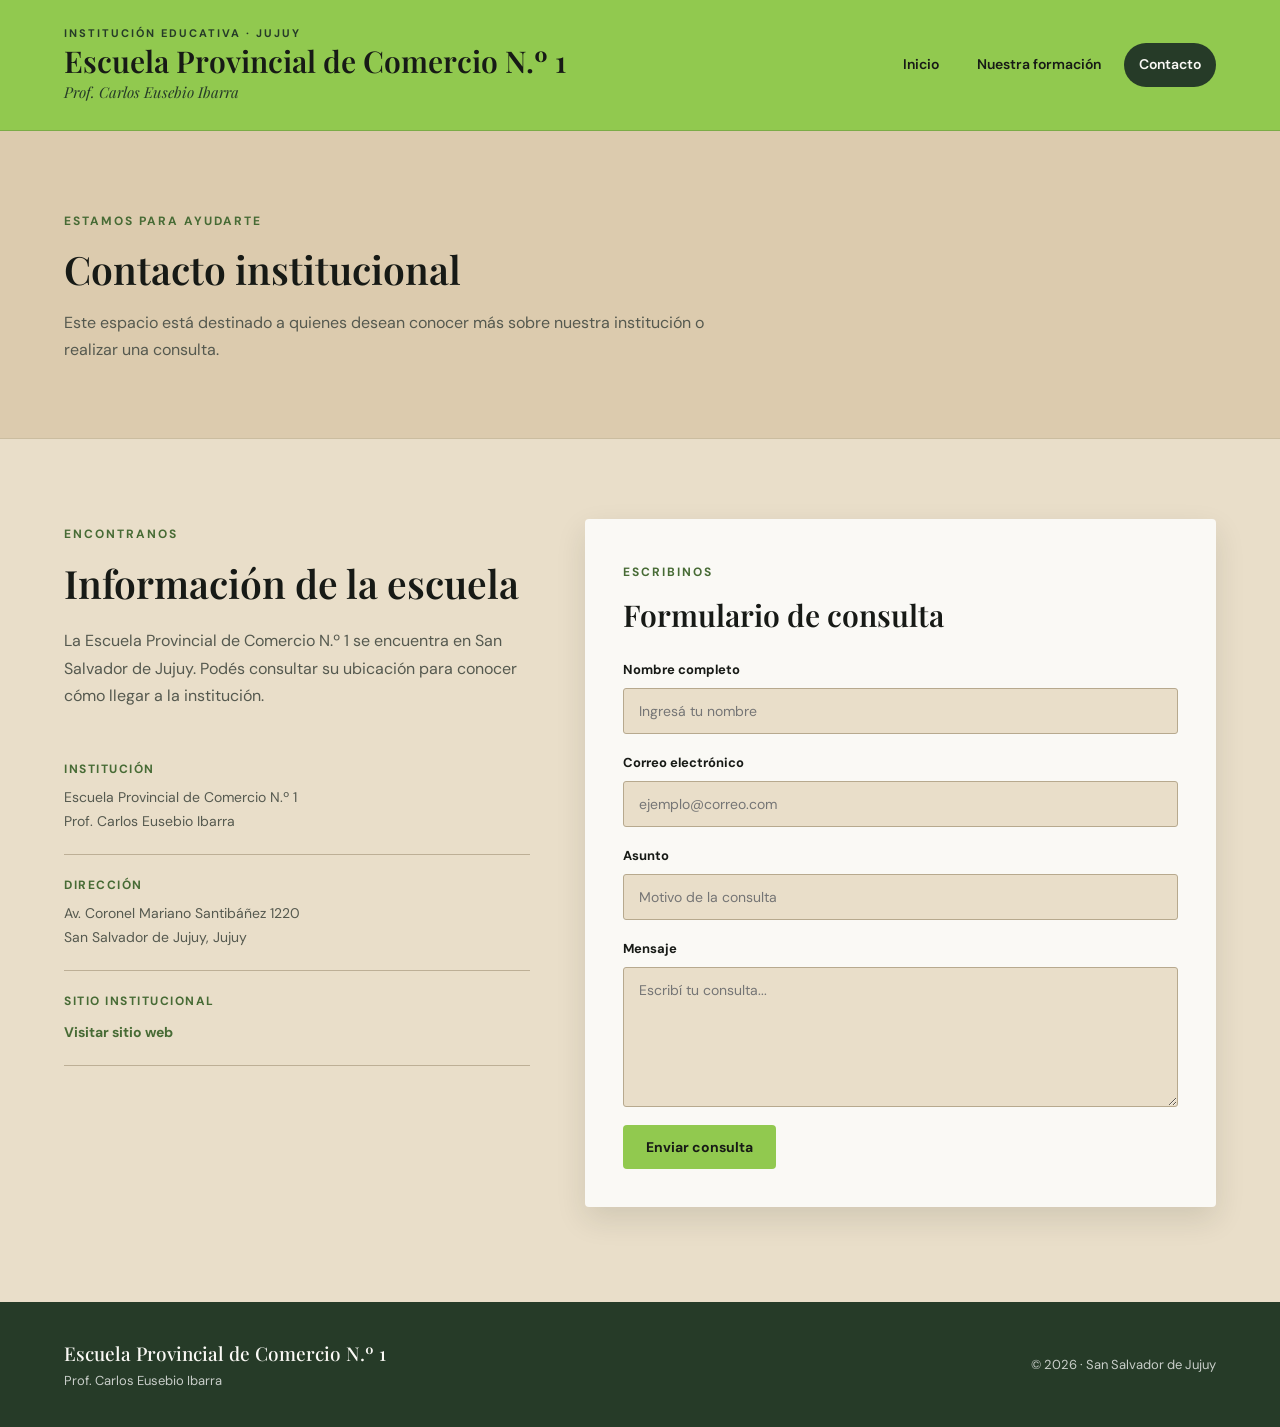
==== contacto.html @ ba9bcaf8 "Trabajo Practico N6" ====
<!DOCTYPE html>
<html lang="es">

<head>
    <meta charset="UTF-8">
    <meta name="viewport" content="width=device-width, initial-scale=1.0">
    <title>Contacto | Escuela Provincial de Comercio N.º 1</title>
    <link rel="stylesheet" href="css/estilos.css">
</head>

<body>

    <header class="encabezado">
        <div class="contenedor encabezado-contenido">
            <a href="index.html" class="marca">
                <span class="marca-superior">Institución educativa · Jujuy</span>
                <h1>Escuela Provincial de Comercio N.º 1</h1>
                <span class="marca-institucional">Prof. Carlos Eusebio Ibarra</span>
            </a>

            <nav class="navegacion">
                <button id="menuBtn" type="button" aria-expanded="false"
                    aria-controls="menu">Menú</button>

                <ul id="menu">
                    <li><a href="index.html">Inicio</a></li>
                    <li><a href="cursos.html">Nuestra formación</a></li>
                    <li><a href="contacto.html" class="actual">Contacto</a></li>
                </ul>
            </nav>
        </div>
    </header>

    <main>

        <section class="encabezado-pagina">
            <div class="contenedor">
                <span class="subtitulo">Estamos para ayudarte</span>
                <h2>Contacto institucional</h2>
                <p>
                    Este espacio está destinado a quienes desean
                    conocer más sobre nuestra institución o realizar
                    una consulta.
                </p>
            </div>
        </section>

        <section class="contenedor contacto-contenido">

            <div class="contacto-informacion">
                <span class="subtitulo">Encontranos</span>
                <h2>Información de la escuela</h2>

                <p>
                    La Escuela Provincial de Comercio N.º 1
                    se encuentra en San Salvador de Jujuy.
                    Podés consultar su ubicación para conocer
                    cómo llegar a la institución.
                </p>

                <div class="dato-contacto">
                    <span class="dato-etiqueta">Institución</span>
                    <p>Escuela Provincial de Comercio N.º 1</p>
                    <p>Prof. Carlos Eusebio Ibarra</p>
                </div>

                <div class="dato-contacto">
                    <span class="dato-etiqueta">Dirección</span>
                    <p>Av. Coronel Mariano Santibáñez 1220</p>
                    <p>San Salvador de Jujuy, Jujuy</p>
                </div>

                <div class="dato-contacto">
                    <span class="dato-etiqueta">Sitio institucional</span>
                    <a href="https://www.epc1-jujuy.edu.ar/" target="_blank"
                        rel="noopener noreferrer">Visitar sitio web</a>
                </div>
            </div>

            <div class="contacto-formulario">
                <span class="subtitulo">Escribinos</span>
                <h2>Formulario de consulta</h2>

                <form id="formularioContacto" action="#" method="post">

                    <div class="campo-formulario">
                        <label for="nombre">Nombre completo</label>
                        <input type="text" id="nombre" name="nombre"
                            placeholder="Ingresá tu nombre" required>
                    </div>

                    <div class="campo-formulario">
                        <label for="correo">Correo electrónico</label>
                        <input type="email" id="correo" name="correo"
                            placeholder="ejemplo@correo.com" required>
                    </div>

                    <div class="campo-formulario">
                        <label for="asunto">Asunto</label>
                        <input type="text" id="asunto" name="asunto"
                            placeholder="Motivo de la consulta" required>
                    </div>

                    <div class="campo-formulario">
                        <label for="mensaje">Mensaje</label>
                        <textarea id="mensaje" name="mensaje"
                            placeholder="Escribí tu consulta..." required></textarea>
                    </div>

                    <button type="submit" class="boton-principal">
                        Enviar consulta
                    </button>

                </form>
            </div>

        </section>

    </main>

    <footer class="pie">
        <div class="contenedor pie-contenido">
            <div>
                <h2>Escuela Provincial de Comercio N.º 1</h2>
                <p>Prof. Carlos Eusebio Ibarra</p>
            </div>
            <p class="pie-derechos">&copy; 2026 · San Salvador de Jujuy</p>
        </div>
    </footer>

    <script src="js/script.js"></script>

</body>
</html>
---- css/estilos.css ----
@import url('https://fonts.googleapis.com/css2?family=DM+Sans:wght@400;500;600;700&family=Playfair+Display:ital,wght@0,500;0,600;0,700;1,500;1,600&display=swap');

:root {
    --verde: #91C94F;
    --verde-oscuro: #476B35;
    --verde-profundo: #263B28;
    --beige: #DCCBAE;
    --beige-claro: #E9DEC9;
    --blanco: #FAF9F5;
    --negro: #171A16;
    --gris: #55594F;
    --rojo: #A9473E;
    --sombra: 0 12px 30px rgba(30, 39, 27, 0.12);
}

* {
    margin: 0;
    padding: 0;
    box-sizing: border-box;
}

html {
    scroll-behavior: smooth;
}

body {
    font-family: 'DM Sans', Arial, sans-serif;
    background-color: var(--beige-claro);
    color: var(--negro);
    line-height: 1.7;
}

a {
    color: inherit;
}

.contenedor {
    width: min(1160px, 90%);
    margin: 0 auto;
}

/* ENCABEZADO */

.encabezado {
    background-color: var(--verde);
    padding: 24px 0;
    border-bottom: 1px solid rgba(38, 59, 40, 0.2);
}

.encabezado-contenido {
    display: flex;
    align-items: center;
    justify-content: space-between;
    gap: 30px;
}

.marca {
    text-decoration: none;
    color: var(--negro);
}

.marca-superior {
    display: block;
    font-size: 11px;
    font-weight: 700;
    letter-spacing: 2px;
    text-transform: uppercase;
    color: var(--verde-profundo);
}

.marca h1 {
    font-family: 'Playfair Display', Georgia, serif;
    font-size: clamp(21px, 3vw, 30px);
    line-height: 1.25;
    font-weight: 600;
}

.marca-institucional {
    display: block;
    font-family: 'Playfair Display', Georgia, serif;
    font-style: italic;
    font-size: 15px;
    color: var(--verde-profundo);
}

/* NAVEGACIÓN */

.navegacion {
    display: flex;
    align-items: center;
}

.navegacion button {
    display: none;
}

.navegacion ul {
    display: flex;
    align-items: center;
    gap: 8px;
    list-style: none;
}

.navegacion a {
    display: block;
    padding: 10px 15px;
    border-radius: 30px;
    text-decoration: none;
    font-size: 14px;
    font-weight: 600;
    transition: 0.25s ease;
    color: var(--negro);
}

.navegacion a:hover,
.navegacion a.actual {
    background-color: var(--verde-profundo);
    color: var(--blanco);
}

/* PORTADA PRINCIPAL */

.portada {
    min-height: 490px;
    background: linear-gradient(135deg, #476B35, #263B28);
    color: var(--blanco);
    display: grid;
    grid-template-columns: 1.1fr 0.9fr;
    align-items: center;
    gap: 35px;
    padding: 65px max(5%, calc((100% - 1160px) / 2));
    position: relative;
    overflow: hidden;
}

.portada::after {
    content: "";
    position: absolute;
    width: 360px;
    height: 360px;
    border: 1px solid rgba(255, 255, 255, 0.12);
    border-radius: 50%;
    right: 8%;
    top: 50%;
    transform: translateY(-50%);
    box-shadow:
        0 0 0 35px rgba(255, 255, 255, 0.035),
        0 0 0 70px rgba(255, 255, 255, 0.025);
    pointer-events: none;
}

.portada-contenido {
    max-width: 600px;
    position: relative;
    z-index: 1;
}

.etiqueta,
.subtitulo {
    display: inline-block;
    margin-bottom: 14px;
    color: var(--verde-oscuro);
    font-size: 12px;
    font-weight: 700;
    letter-spacing: 2px;
    text-transform: uppercase;
}

.portada .etiqueta {
    color: #D6E8C2;
}

.portada h2 {
    max-width: 620px;
    font-family: 'Playfair Display', Georgia, serif;
    font-size: clamp(38px, 4.5vw, 56px);
    line-height: 1.12;
    font-weight: 500;
    margin-bottom: 22px;
}

.portada-contenido p {
    max-width: 540px;
    color: rgba(255, 255, 255, 0.85);
    font-size: 16px;
    margin-bottom: 30px;
}

/* IMAGEN Y ELEMENTOS DECORATIVOS */

.portada-visual {
    min-width: 0;
    min-height: 370px;
    position: relative;
    z-index: 1;
    display: flex;
    align-items: center;
    justify-content: center;
}

.portada-imagen {
    display: block;
    width: 58%;
    height: 245px;
    object-fit: cover;
    border: 5px solid var(--rojo);
    outline: 4px solid var(--blanco);
    outline-offset: 3px;
    border-radius: 3px;
    box-shadow: 0 15px 35px rgba(0, 0, 0, 0.25);
    position: relative;
    z-index: 1;
}

.sello {
    position: absolute;
    z-index: 2;
    padding: 12px 16px;
    font-family: 'DM Sans', sans-serif;
    font-size: 12px;
    font-weight: 700;
    text-align: center;
    box-shadow: 0 5px 15px rgba(0, 0, 0, 0.15);
}

.sello-rojo {
    background-color: var(--verde-oscuro);
    color: var(--blanco);
}

.sello-blanco {
    background-color: var(--verde);
    color: var(--verde-profundo);
    border: 1px solid var(--verde-oscuro);
}

.sello-superior {
    top: 20px;
    right: 8px;
    transform: rotate(3deg);
}

.sello-lateral {
    left: 0;
    top: 45%;
    transform: rotate(-5deg);
}

.sello-inferior {
    bottom: 15px;
    left: 12px;
    transform: rotate(-3deg);
}

.sello-destacado {
    bottom: 35px;
    right: 0;
    transform: rotate(4deg);
}

.portada-detalle {
    position: absolute;
    left: max(5%, calc((100% - 1160px) / 2));
    bottom: 18px;
    text-align: left;
    z-index: 1;
}

.portada-detalle span {
    font-family: 'Playfair Display', Georgia, serif;
    font-size: 23px;
    font-style: italic;
    color: #D6E8C2;
}

.portada-detalle p {
    font-size: 11px;
    letter-spacing: 1px;
    color: rgba(255, 255, 255, 0.8);
}

/* BOTONES */

.boton-principal {
    display: inline-block;
    background-color: var(--verde);
    color: var(--negro);
    padding: 13px 23px;
    border: none;
    border-radius: 4px;
    text-decoration: none;
    font-family: 'DM Sans', Arial, sans-serif;
    font-size: 14px;
    font-weight: 700;
    cursor: pointer;
    transition: 0.25s ease;
}

.boton-principal:hover {
    background-color: var(--verde-profundo);
    color: var(--blanco);
    transform: translateY(-2px);
}

/* BIENVENIDA */

.bienvenida {
    display: grid;
    grid-template-columns: 1.4fr 0.8fr;
    gap: 60px;
    align-items: center;
    padding-top: 90px;
    padding-bottom: 90px;
    background-color: var(--beige-claro);
}

.bienvenida h2,
.historia h2,
.objetivos h2,
.encabezado-pagina h2,
.introduccion-formacion h2,
.areas-formacion h2,
.mensaje-formacion h2,
.contacto-informacion h2,
.contacto-formulario h2 {
    font-family: 'Playfair Display', Georgia, serif;
    font-size: clamp(29px, 4vw, 39px);
    font-weight: 600;
    line-height: 1.25;
    margin-bottom: 20px;
    color: var(--negro);
}

.bienvenida-texto p {
    color: var(--gris);
    margin-bottom: 15px;
    text-align: justify;
}

.frase-institucional {
    background-color: var(--blanco);
    padding: 35px;
    border-top: 4px solid var(--verde-oscuro);
    box-shadow: var(--sombra);
}

.comillas {
    display: block;
    font-family: 'Playfair Display', Georgia, serif;
    font-size: 65px;
    line-height: 0.8;
    color: var(--verde-oscuro);
}

.frase-institucional p {
    font-family: 'Playfair Display', Georgia, serif;
    font-size: 23px;
    font-style: italic;
    line-height: 1.5;
    margin: 15px 0 25px;
}

.firma {
    font-size: 12px;
    color: var(--gris);
    letter-spacing: 0.5px;
}

/* HISTORIA */

.historia {
    background-color: var(--beige);
    padding: 85px 0;
}

.historia h2 {
    margin-bottom: 40px;
}

.historia-contenido {
    display: grid;
    grid-template-columns: repeat(3, 1fr);
    gap: 22px;
}

.historia-fecha {
    background-color: var(--blanco);
    padding: 28px;
    border-radius: 4px;
    box-shadow: var(--sombra);
}

.fecha {
    display: block;
    font-family: 'Playfair Display', Georgia, serif;
    font-size: 36px;
    font-style: italic;
    color: var(--verde-oscuro);
    margin-bottom: 12px;
}

.historia-fecha h3 {
    font-family: 'Playfair Display', Georgia, serif;
    font-size: 21px;
    margin-bottom: 12px;
}

.historia-fecha p {
    color: var(--gris);
    font-size: 14px;
}

/* OBJETIVOS */

.objetivos {
    padding-top: 85px;
    padding-bottom: 95px;
    background-color: var(--beige-claro);
}

.seccion-intro {
    max-width: 650px;
    margin-bottom: 35px;
}

.seccion-intro p {
    color: var(--gris);
}

.objetivos-grid {
    display: grid;
    grid-template-columns: repeat(3, 1fr);
    gap: 22px;
}

.tarjeta {
    background-color: var(--blanco);
    padding: 28px;
    border-radius: 4px;
    box-shadow: var(--sombra);
    border-bottom: 3px solid var(--verde-oscuro);
    transition: 0.25s ease;
}

.tarjeta:hover,
.tarjeta-formacion:hover {
    transform: translateY(-5px);
}

.numero {
    display: block;
    font-family: 'Playfair Display', Georgia, serif;
    font-size: 30px;
    font-style: italic;
    color: var(--verde-oscuro);
    margin-bottom: 15px;
}

.tarjeta h3,
.tarjeta-formacion h3 {
    font-family: 'Playfair Display', Georgia, serif;
    font-size: 21px;
    margin-bottom: 12px;
}

.tarjeta p,
.tarjeta-formacion p {
    color: var(--gris);
    font-size: 14px;
}

/* ENCABEZADOS DE PÁGINAS INTERNAS */

.encabezado-pagina {
    background-color: var(--beige);
    padding: 75px 0;
    border-bottom: 1px solid rgba(48, 74, 44, 0.1);
}

.encabezado-pagina .contenedor {
    max-width: 1160px;
}

.encabezado-pagina h2 {
    max-width: 700px;
    margin-bottom: 15px;
}

.encabezado-pagina p {
    max-width: 650px;
    color: var(--gris);
    font-size: 16px;
}

/* FORMACIÓN */

.introduccion-formacion {
    display: grid;
    grid-template-columns: 1fr 1fr;
    gap: 50px;
    align-items: center;
    padding-top: 75px;
    padding-bottom: 60px;
    background-color: var(--beige-claro);
}

.introduccion-formacion p {
    color: var(--gris);
    text-align: justify;
}

.areas-formacion {
    padding-bottom: 90px;
    background-color: var(--beige-claro);
}

.areas-formacion h2 {
    margin-bottom: 35px;
}

.areas-grid {
    display: grid;
    grid-template-columns: repeat(2, 1fr);
    gap: 22px;
}

.tarjeta-formacion {
    background-color: var(--blanco);
    padding: 32px;
    border-radius: 4px;
    box-shadow: var(--sombra);
    border-left: 3px solid var(--verde-oscuro);
    transition: 0.25s ease;
}

.mensaje-formacion {
    background-color: var(--verde-profundo);
    color: var(--blanco);
    padding: 75px 0;
}

.mensaje-formacion .subtitulo {
    color: #C5D9B2;
}

.mensaje-formacion h2 {
    max-width: 650px;
    color: var(--blanco);
}

.mensaje-formacion p {
    max-width: 700px;
    color: rgba(255, 255, 255, 0.8);
    margin-bottom: 25px;
}

/* CONTACTO */

.contacto-contenido {
    display: grid;
    grid-template-columns: 0.85fr 1.15fr;
    gap: 55px;
    align-items: start;
    padding-top: 80px;
    padding-bottom: 95px;
    background-color: var(--beige-claro);
}

.contacto-informacion > p {
    color: var(--gris);
    margin-bottom: 30px;
}

.dato-contacto {
    padding: 20px 0;
    border-bottom: 1px solid #BDAF96;
}

.dato-etiqueta {
    display: block;
    color: var(--verde-oscuro);
    font-size: 12px;
    font-weight: 700;
    letter-spacing: 1.5px;
    text-transform: uppercase;
    margin-bottom: 7px;
}

.dato-contacto p,
.dato-contacto a {
    font-size: 14px;
    color: var(--gris);
    text-decoration: none;
}

.dato-contacto a {
    color: var(--verde-oscuro);
    font-weight: 700;
}

.dato-contacto a:hover {
    color: var(--rojo);
}

.contacto-formulario {
    background-color: var(--blanco);
    padding: 38px;
    box-shadow: var(--sombra);
    border-radius: 4px;
}

.contacto-formulario h2 {
    font-size: 30px;
}

form {
    display: flex;
    flex-direction: column;
    gap: 18px;
    margin-top: 25px;
}

.campo-formulario {
    display: flex;
    flex-direction: column;
    gap: 7px;
}

.campo-formulario label {
    font-size: 13px;
    font-weight: 700;
}

.campo-formulario input,
.campo-formulario textarea {
    width: 100%;
    padding: 13px 15px;
    border: 1px solid #B7A98E;
    border-radius: 3px;
    background-color: var(--beige-claro);
    color: var(--negro);
    font-family: 'DM Sans', Arial, sans-serif;
    font-size: 14px;
    outline: none;
    transition: 0.2s ease;
}

.campo-formulario input:focus,
.campo-formulario textarea:focus {
    border-color: var(--verde-oscuro);
    box-shadow: 0 0 0 3px rgba(145, 201, 79, 0.15);
}

.campo-formulario textarea {
    min-height: 140px;
    resize: vertical;
}

.contacto-formulario button {
    align-self: flex-start;
}

/* PIE DE PÁGINA */

.pie {
    background-color: var(--verde-profundo);
    color: var(--blanco);
    padding: 35px 0;
}

.pie-contenido {
    display: flex;
    justify-content: space-between;
    align-items: center;
    gap: 25px;
}

.pie h2 {
    font-family: 'Playfair Display', Georgia, serif;
    font-size: 19px;
    font-weight: 500;
}

.pie p {
    font-size: 13px;
    color: rgba(255, 255, 255, 0.75);
}

.pie-derechos {
    text-align: right;
}

/* DISEÑO RESPONSIVE */

@media (max-width: 850px) {

    .encabezado-contenido {
        flex-direction: column;
        align-items: flex-start;
    }

    .navegacion {
        width: 100%;
        flex-direction: column;
        align-items: flex-start;
    }

    .navegacion button {
        display: block;
        background-color: var(--verde-profundo);
        color: var(--blanco);
        border: none;
        border-radius: 4px;
        padding: 10px 18px;
        font-family: 'DM Sans', Arial, sans-serif;
        font-weight: 600;
        cursor: pointer;
    }

    .navegacion ul {
        display: none;
        width: 100%;
        flex-direction: column;
        align-items: stretch;
        gap: 5px;
        margin-top: 12px;
    }

    .navegacion ul.activo {
        display: flex;
    }

    .navegacion a {
        border-radius: 4px;
        background-color: rgba(255, 255, 255, 0.3);
    }

    .bienvenida,
    .contacto-contenido {
        grid-template-columns: 1fr;
        gap: 35px;
    }

    .historia-contenido,
    .objetivos-grid {
        grid-template-columns: 1fr 1fr;
    }

    .introduccion-formacion {
        grid-template-columns: 1fr;
        gap: 15px;
    }

    .portada {
        grid-template-columns: 1fr 0.8fr;
        gap: 20px;
        padding-left: 5%;
        padding-right: 5%;
    }

    .portada h2 {
        font-size: 38px;
    }

    .portada-imagen {
        width: 65%;
        height: 210px;
    }

    .portada-detalle {
        left: 5%;
    }
}

@media (max-width: 600px) {

    .contenedor {
        width: 92%;
    }

    .encabezado {
        padding: 20px 0;
    }

    .marca h1 {
        font-size: 22px;
    }

    .portada {
        min-height: auto;
        grid-template-columns: 1fr;
        gap: 15px;
        padding: 55px 6% 75px;
    }

    .portada h2 {
        font-size: 40px;
    }

    .portada-contenido p {
        font-size: 15px;
    }

    .portada-visual {
        min-height: 300px;
    }

    .portada-imagen {
        width: 60%;
        height: 210px;
    }

    .sello {
        padding: 9px 11px;
        font-size: 10px;
    }

    .portada::after {
        width: 220px;
        height: 220px;
        right: -90px;
    }

    .portada-detalle {
        left: 6%;
        bottom: 12px;
    }

    .portada-detalle span {
        font-size: 19px;
    }

    .bienvenida,
    .objetivos {
        padding-top: 60px;
        padding-bottom: 60px;
    }

    .historia {
        padding: 60px 0;
    }

    .historia-contenido,
    .objetivos-grid,
    .areas-grid {
        grid-template-columns: 1fr;
    }

    .encabezado-pagina {
        padding: 55px 0;
    }

    .introduccion-formacion {
        padding-top: 55px;
        padding-bottom: 45px;
    }

    .areas-formacion {
        padding-bottom: 60px;
    }

    .mensaje-formacion {
        padding: 60px 0;
    }

    .contacto-contenido {
        padding-top: 55px;
        padding-bottom: 65px;
    }

    .contacto-formulario {
        padding: 25px 20px;
    }

    .pie-contenido {
        flex-direction: column;
        align-items: flex-start;
    }

    .pie-derechos {
        text-align: left;
    }
}
.mensaje-exito {
    display: none;
    margin-top: 20px;
    padding: 16px;
    background-color: #E2F0D5;
    border: 1px solid var(--verde-oscuro);
    border-left: 5px solid var(--verde-oscuro);
    border-radius: 4px;
    color: var(--verde-profundo);
    font-weight: 700;
    text-align: center;
}

/* VENTANA DE CONFIRMACIÓN */

.confirmacion-pantalla {
    position: fixed;
    inset: 0;
    z-index: 9999;
    display: flex;
    justify-content: center;
    align-items: center;
    padding: 20px;
    background-color: rgba(23, 26, 22, 0.78);
    animation: aparecer 0.3s ease;
}

.confirmacion-contenido {
    width: 100%;
    max-width: 460px;
    padding: 45px 35px;
    background-color: var(--blanco);
    border-radius: 12px;
    box-shadow: 0 20px 60px rgba(0, 0, 0, 0.3);
    text-align: center;
    animation: crecer 0.4s ease;
}

.confirmacion-icono {
    width: 85px;
    height: 85px;
    display: flex;
    justify-content: center;
    align-items: center;
    margin: 0 auto 25px;
    border-radius: 50%;
    background-color: #E2F0D5;
    border: 3px solid var(--verde);
    color: var(--verde-oscuro);
    font-size: 48px;
    font-weight: 700;
}

.confirmacion-contenido h2 {
    font-family: 'Playfair Display', Georgia, serif;
    font-size: 32px;
    color: var(--verde-profundo);
    margin-bottom: 12px;
}

.confirmacion-contenido p {
    font-size: 16px;
    font-weight: 700;
    color: var(--negro);
    margin-bottom: 8px;
}

.confirmacion-contenido span {
    display: block;
    font-size: 13px;
    color: var(--gris);
}

.confirmacion-carga {
    width: 100%;
    height: 5px;
    margin-top: 30px;
    background-color: var(--beige);
    border-radius: 10px;
    overflow: hidden;
    position: relative;
}

.confirmacion-carga::after {
    content: "";
    position: absolute;
    height: 100%;
    width: 100%;
    background-color: var(--verde-oscuro);
    transform: translateX(-100%);
    animation: progreso 3.5s linear forwards;
}

.confirmacion-contenido small {
    display: block;
    margin-top: 12px;
    color: var(--gris);
    font-size: 12px;
}

@keyframes aparecer {
    from { opacity: 0; }
    to { opacity: 1; }
}

@keyframes crecer {
    from {
        opacity: 0;
        transform: scale(0.85);
    }
    to {
        opacity: 1;
        transform: scale(1);
    }
}

@keyframes progreso {
    to { transform: translateX(0); }
}
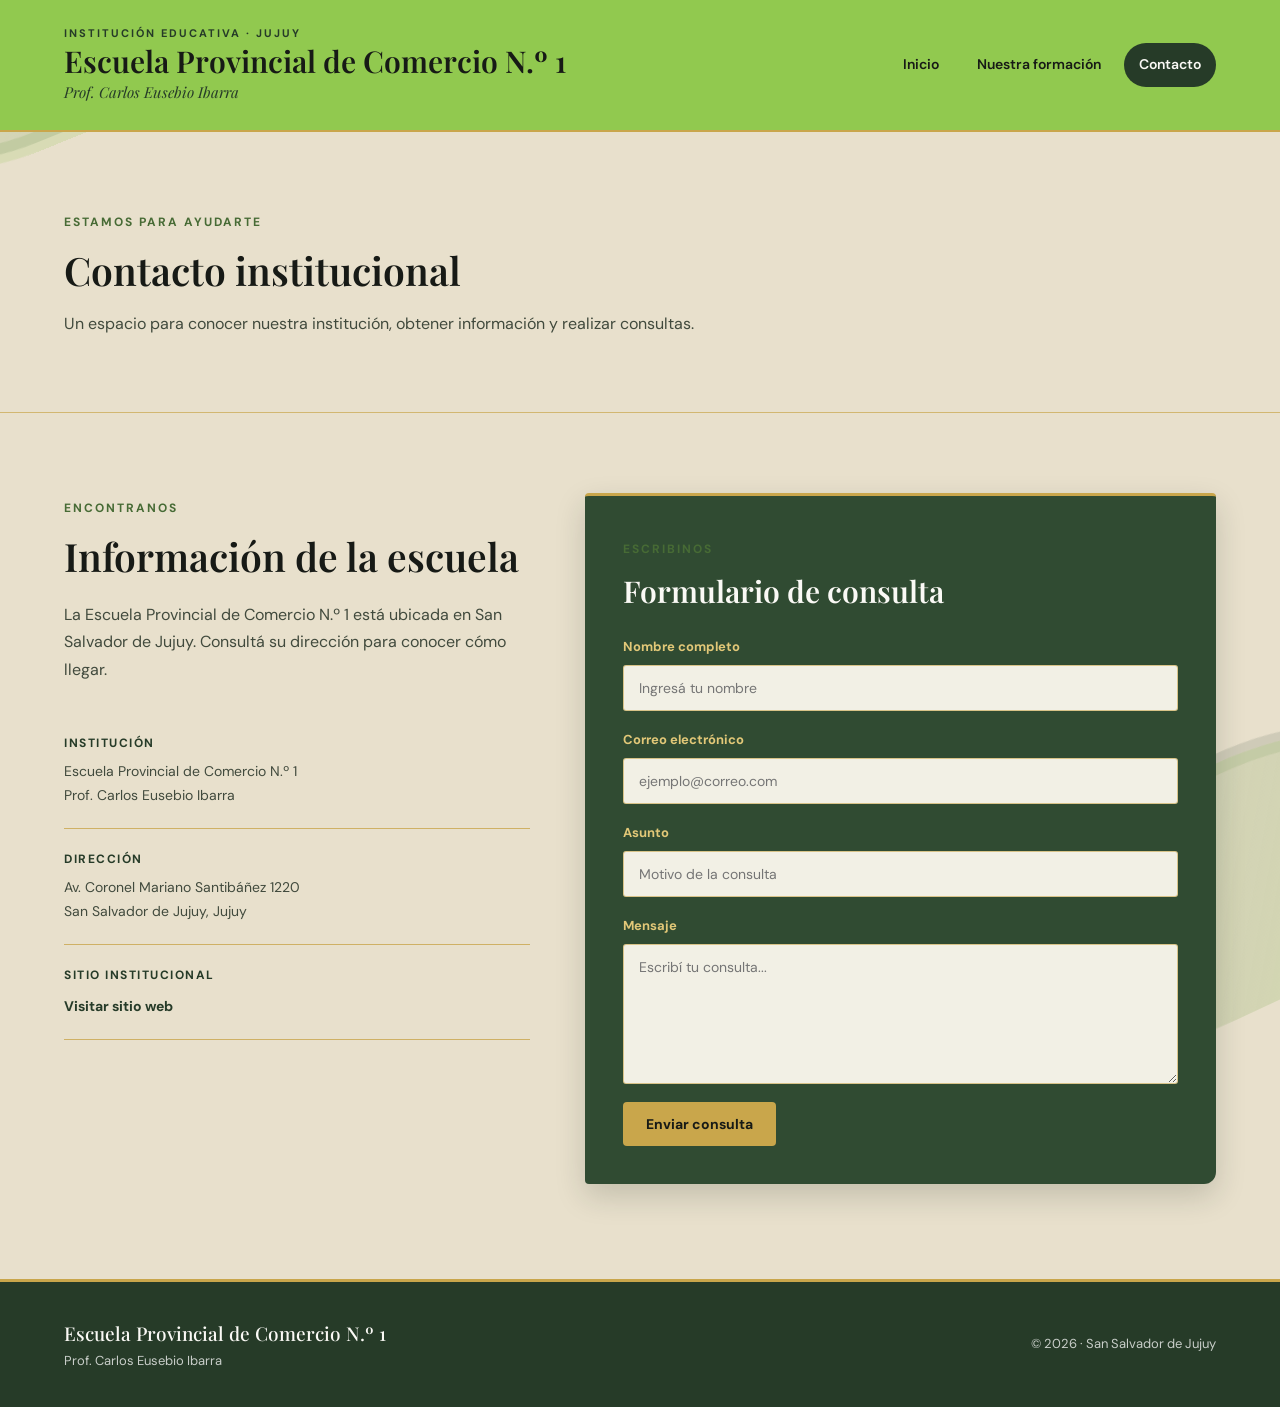
==== commit 1815cfb3: "Actualizar redacción y presentación de la página de contacto" ====
--- a/contacto.html
+++ b/contacto.html
@@ -1,4 +1,3 @@
-
 <!DOCTYPE html>
 <html lang="es">
 
@@ -34,18 +33,19 @@
 
     <main>
 
+        <!-- Presentación -->
         <section class="encabezado-pagina">
             <div class="contenedor">
                 <span class="subtitulo">Estamos para ayudarte</span>
                 <h2>Contacto institucional</h2>
                 <p>
-                    Este espacio está destinado a quienes desean
-                    conocer más sobre nuestra institución o realizar
-                    una consulta.
+                    Un espacio para conocer nuestra institución,
+                    obtener información y realizar consultas.
                 </p>
             </div>
         </section>
 
+        <!-- Información y formulario -->
         <section class="contenedor contacto-contenido">
 
             <div class="contacto-informacion">
@@ -54,9 +54,8 @@
 
                 <p>
                     La Escuela Provincial de Comercio N.º 1
-                    se encuentra en San Salvador de Jujuy.
-                    Podés consultar su ubicación para conocer
-                    cómo llegar a la institución.
+                    está ubicada en San Salvador de Jujuy.
+                    Consultá su dirección para conocer cómo llegar.
                 </p>
 
                 <div class="dato-contacto">
@@ -82,7 +81,7 @@
                 <span class="subtitulo">Escribinos</span>
                 <h2>Formulario de consulta</h2>
 
-                <form id="formularioContacto" action="#" method="post">
+                <form id="formularioContacto">
 
                     <div class="campo-formulario">
                         <label for="nombre">Nombre completo</label>
@@ -113,6 +112,7 @@
                     </button>
 
                 </form>
+
             </div>
 
         </section>
@@ -125,7 +125,10 @@
                 <h2>Escuela Provincial de Comercio N.º 1</h2>
                 <p>Prof. Carlos Eusebio Ibarra</p>
             </div>
-            <p class="pie-derechos">&copy; 2026 · San Salvador de Jujuy</p>
+
+            <p class="pie-derechos">
+                &copy; 2026 · San Salvador de Jujuy
+            </p>
         </div>
     </footer>
 
--- a/css/estilos.css
+++ b/css/estilos.css
@@ -3,15 +3,17 @@
 
 :root {
     --verde: #91C94F;
+    --verde-fondo: #A4D568;
     --verde-oscuro: #476B35;
     --verde-profundo: #263B28;
-    --beige: #DCCBAE;
-    --beige-claro: #E9DEC9;
+    --verde-tarjeta: #304B32;
+    --verde-tarjeta-2: #3A5838;
+    --dorado: #C9A64B;
+    --dorado-claro: #E2C878;
     --blanco: #FAF9F5;
     --negro: #171A16;
-    --gris: #55594F;
-    --rojo: #A9473E;
-    --sombra: 0 12px 30px rgba(30, 39, 27, 0.12);
+    --gris: #414A3D;
+    --sombra: 0 12px 30px rgba(30, 39, 27, 0.18);
 }
 
 * {
@@ -25,15 +27,66 @@
 }
 
 body {
+    position: relative;
+    isolation: isolate;
     font-family: 'DM Sans', Arial, sans-serif;
-    background-color: var(--beige-claro);
+    background-color: #E8E0CC;
     color: var(--negro);
     line-height: 1.7;
-}
-
-a {
-    color: inherit;
-}
+    overflow-x: hidden;
+}
+
+/* FONDO DECORATIVO CON PINCELADAS CSS */
+
+body::before,
+body::after {
+    content: "";
+    position: fixed;
+    z-index: -1;
+    pointer-events: none;
+}
+
+/* Pincelada superior izquierda */
+
+body::before {
+    width: 460px;
+    height: 210px;
+    top: -105px;
+    left: -150px;
+    border-radius: 48% 52% 65% 35%;
+    background: linear-gradient(
+        125deg,
+        rgba(145, 201, 79, 0.24),
+        rgba(71, 107, 53, 0.12) 65%,
+        transparent
+    );
+    transform: rotate(-22deg);
+    box-shadow:
+        0 18px 0 -7px rgba(71, 107, 53, 0.15),
+        0 35px 0 -15px rgba(145, 201, 79, 0.18);
+}
+
+/* Pincelada inferior derecha */
+
+body::after {
+    width: 500px;
+    height: 230px;
+    bottom: -125px;
+    right: -170px;
+    border-radius: 60% 40% 45% 55%;
+    background: linear-gradient(
+        125deg,
+        transparent,
+        rgba(71, 107, 53, 0.13) 35%,
+        rgba(145, 201, 79, 0.25)
+    );
+    transform: rotate(-25deg);
+    box-shadow:
+        0 -18px 0 -7px rgba(145, 201, 79, 0.17),
+        0 -35px 0 -15px rgba(38, 59, 40, 0.12);
+}
+
+/* Detalles adicionales en los bordes */
 
 .contenedor {
     width: min(1160px, 90%);
@@ -45,7 +98,9 @@
 .encabezado {
     background-color: var(--verde);
     padding: 24px 0;
-    border-bottom: 1px solid rgba(38, 59, 40, 0.2);
+    border-bottom: 2px solid var(--dorado);
+    position: relative;
+    z-index: 5;
 }
 
 .encabezado-contenido {
@@ -132,6 +187,7 @@
     padding: 65px max(5%, calc((100% - 1160px) / 2));
     position: relative;
     overflow: hidden;
+    border-bottom: 3px solid var(--dorado);
 }
 
 .portada::after {
@@ -139,14 +195,14 @@
     position: absolute;
     width: 360px;
     height: 360px;
-    border: 1px solid rgba(255, 255, 255, 0.12);
+    border: 1px solid rgba(201, 166, 75, 0.55);
     border-radius: 50%;
     right: 8%;
     top: 50%;
     transform: translateY(-50%);
     box-shadow:
-        0 0 0 35px rgba(255, 255, 255, 0.035),
-        0 0 0 70px rgba(255, 255, 255, 0.025);
+        0 0 0 35px rgba(201, 166, 75, 0.08),
+        0 0 0 70px rgba(201, 166, 75, 0.05);
     pointer-events: none;
 }
 
@@ -168,7 +224,7 @@
 }
 
 .portada .etiqueta {
-    color: #D6E8C2;
+    color: var(--dorado-claro);
 }
 
 .portada h2 {
@@ -204,7 +260,7 @@
     width: 58%;
     height: 245px;
     object-fit: cover;
-    border: 5px solid var(--rojo);
+    border: 5px solid var(--dorado);
     outline: 4px solid var(--blanco);
     outline-offset: 3px;
     border-radius: 3px;
@@ -227,12 +283,13 @@
 .sello-rojo {
     background-color: var(--verde-oscuro);
     color: var(--blanco);
+    border: 1px solid var(--dorado);
 }
 
 .sello-blanco {
     background-color: var(--verde);
     color: var(--verde-profundo);
-    border: 1px solid var(--verde-oscuro);
+    border: 1px solid var(--dorado);
 }
 
 .sello-superior {
@@ -271,7 +328,7 @@
     font-family: 'Playfair Display', Georgia, serif;
     font-size: 23px;
     font-style: italic;
-    color: #D6E8C2;
+    color: var(--dorado-claro);
 }
 
 .portada-detalle p {
@@ -284,7 +341,7 @@
 
 .boton-principal {
     display: inline-block;
-    background-color: var(--verde);
+    background-color: var(--dorado);
     color: var(--negro);
     padding: 13px 23px;
     border: none;
@@ -298,8 +355,8 @@
 }
 
 .boton-principal:hover {
-    background-color: var(--verde-profundo);
-    color: var(--blanco);
+    background-color: var(--verde);
+    color: var(--verde-profundo);
     transform: translateY(-2px);
 }
 
@@ -312,7 +369,7 @@
     align-items: center;
     padding-top: 90px;
     padding-bottom: 90px;
-    background-color: var(--beige-claro);
+    background: transparent;
 }
 
 .bienvenida h2,
@@ -339,10 +396,25 @@
 }
 
 .frase-institucional {
-    background-color: var(--blanco);
+    background-color: var(--verde-tarjeta);
+    color: var(--blanco);
     padding: 35px;
-    border-top: 4px solid var(--verde-oscuro);
+    border-top: 4px solid var(--dorado);
+    border-radius: 4px 4px 12px 4px;
     box-shadow: var(--sombra);
+    position: relative;
+}
+
+.frase-institucional::after {
+    content: "";
+    position: absolute;
+    right: 15px;
+    bottom: 15px;
+    width: 45px;
+    height: 45px;
+    border-right: 2px solid var(--dorado);
+    border-bottom: 2px solid var(--dorado);
+    opacity: 0.7;
 }
 
 .comillas {
@@ -350,7 +422,7 @@
     font-family: 'Playfair Display', Georgia, serif;
     font-size: 65px;
     line-height: 0.8;
-    color: var(--verde-oscuro);
+    color: var(--dorado-claro);
 }
 
 .frase-institucional p {
@@ -359,18 +431,19 @@
     font-style: italic;
     line-height: 1.5;
     margin: 15px 0 25px;
+    color: var(--blanco);
 }
 
 .firma {
     font-size: 12px;
-    color: var(--gris);
+    color: var(--dorado-claro);
     letter-spacing: 0.5px;
 }
 
 /* HISTORIA */
 
 .historia {
-    background-color: var(--beige);
+    background: transparent;
     padding: 85px 0;
 }
 
@@ -385,10 +458,27 @@
 }
 
 .historia-fecha {
-    background-color: var(--blanco);
+    background: var(--verde-tarjeta);
+    color: var(--blanco);
     padding: 28px;
-    border-radius: 4px;
+    border-radius: 4px 4px 12px 4px;
     box-shadow: var(--sombra);
+    border-top: 3px solid var(--dorado);
+    transition: 0.25s ease;
+}
+
+.historia-fecha:nth-child(2) {
+    background: var(--verde-tarjeta-2);
+    border-top-color: var(--dorado-claro);
+}
+
+.historia-fecha:nth-child(3) {
+    background: var(--verde-profundo);
+    border-top-color: var(--dorado);
+}
+
+.historia-fecha:hover {
+    transform: translateY(-5px);
 }
 
 .fecha {
@@ -396,7 +486,7 @@
     font-family: 'Playfair Display', Georgia, serif;
     font-size: 36px;
     font-style: italic;
-    color: var(--verde-oscuro);
+    color: var(--dorado-claro);
     margin-bottom: 12px;
 }
 
@@ -404,10 +494,11 @@
     font-family: 'Playfair Display', Georgia, serif;
     font-size: 21px;
     margin-bottom: 12px;
+    color: var(--blanco);
 }
 
 .historia-fecha p {
-    color: var(--gris);
+    color: rgba(255, 255, 255, 0.82);
     font-size: 14px;
 }
 
@@ -416,7 +507,7 @@
 .objetivos {
     padding-top: 85px;
     padding-bottom: 95px;
-    background-color: var(--beige-claro);
+    background: transparent;
 }
 
 .seccion-intro {
@@ -435,12 +526,35 @@
 }
 
 .tarjeta {
-    background-color: var(--blanco);
+    background: var(--verde-tarjeta);
+    color: var(--blanco);
     padding: 28px;
-    border-radius: 4px;
+    border-radius: 4px 4px 12px 4px;
     box-shadow: var(--sombra);
-    border-bottom: 3px solid var(--verde-oscuro);
+    border-bottom: 3px solid var(--dorado);
     transition: 0.25s ease;
+    position: relative;
+    overflow: hidden;
+}
+
+.tarjeta:nth-child(3n + 2) {
+    background: var(--verde-tarjeta-2);
+    border-bottom-color: var(--dorado-claro);
+}
+
+.tarjeta:nth-child(3n) {
+    background: var(--verde-profundo);
+}
+
+.tarjeta::after {
+    content: "";
+    position: absolute;
+    width: 65px;
+    height: 65px;
+    right: -25px;
+    top: -25px;
+    border: 1px solid rgba(201, 166, 75, 0.55);
+    transform: rotate(45deg);
 }
 
 .tarjeta:hover,
@@ -453,7 +567,7 @@
     font-family: 'Playfair Display', Georgia, serif;
     font-size: 30px;
     font-style: italic;
-    color: var(--verde-oscuro);
+    color: var(--dorado-claro);
     margin-bottom: 15px;
 }
 
@@ -462,20 +576,21 @@
     font-family: 'Playfair Display', Georgia, serif;
     font-size: 21px;
     margin-bottom: 12px;
+    color: var(--blanco);
 }
 
 .tarjeta p,
 .tarjeta-formacion p {
-    color: var(--gris);
+    color: rgba(255, 255, 255, 0.82);
     font-size: 14px;
 }
 
 /* ENCABEZADOS DE PÁGINAS INTERNAS */
 
 .encabezado-pagina {
-    background-color: var(--beige);
+    background: transparent;
     padding: 75px 0;
-    border-bottom: 1px solid rgba(48, 74, 44, 0.1);
+    border-bottom: 1px solid rgba(201, 166, 75, 0.7);
 }
 
 .encabezado-pagina .contenedor {
@@ -502,7 +617,7 @@
     align-items: center;
     padding-top: 75px;
     padding-bottom: 60px;
-    background-color: var(--beige-claro);
+    background: transparent;
 }
 
 .introduccion-formacion p {
@@ -512,7 +627,7 @@
 
 .areas-formacion {
     padding-bottom: 90px;
-    background-color: var(--beige-claro);
+    background: transparent;
 }
 
 .areas-formacion h2 {
@@ -526,22 +641,43 @@
 }
 
 .tarjeta-formacion {
-    background-color: var(--blanco);
+    background: var(--verde-tarjeta);
+    color: var(--blanco);
     padding: 32px;
-    border-radius: 4px;
+    border-radius: 4px 4px 12px 4px;
     box-shadow: var(--sombra);
-    border-left: 3px solid var(--verde-oscuro);
+    border-left: 3px solid var(--dorado);
     transition: 0.25s ease;
+    position: relative;
+    overflow: hidden;
+}
+
+.tarjeta-formacion:nth-child(even) {
+    background: var(--verde-profundo);
+    border-left-color: var(--dorado-claro);
+}
+
+.tarjeta-formacion::after {
+    content: "";
+    position: absolute;
+    right: 15px;
+    bottom: 15px;
+    width: 35px;
+    height: 35px;
+    border-right: 1px solid var(--dorado);
+    border-bottom: 1px solid var(--dorado);
+    opacity: 0.65;
 }
 
 .mensaje-formacion {
     background-color: var(--verde-profundo);
     color: var(--blanco);
     padding: 75px 0;
+    border-top: 3px solid var(--dorado);
 }
 
 .mensaje-formacion .subtitulo {
-    color: #C5D9B2;
+    color: var(--dorado-claro);
 }
 
 .mensaje-formacion h2 {
@@ -564,7 +700,7 @@
     align-items: start;
     padding-top: 80px;
     padding-bottom: 95px;
-    background-color: var(--beige-claro);
+    background: transparent;
 }
 
 .contacto-informacion > p {
@@ -574,12 +710,12 @@
 
 .dato-contacto {
     padding: 20px 0;
-    border-bottom: 1px solid #BDAF96;
+    border-bottom: 1px solid rgba(201, 166, 75, 0.8);
 }
 
 .dato-etiqueta {
     display: block;
-    color: var(--verde-oscuro);
+    color: var(--verde-profundo);
     font-size: 12px;
     font-weight: 700;
     letter-spacing: 1.5px;
@@ -595,23 +731,26 @@
 }
 
 .dato-contacto a {
-    color: var(--verde-oscuro);
+    color: var(--verde-profundo);
     font-weight: 700;
 }
 
 .dato-contacto a:hover {
-    color: var(--rojo);
+    color: #6B4F16;
 }
 
 .contacto-formulario {
-    background-color: var(--blanco);
+    background: var(--verde-tarjeta);
+    color: var(--blanco);
     padding: 38px;
     box-shadow: var(--sombra);
-    border-radius: 4px;
+    border-radius: 4px 4px 12px 4px;
+    border-top: 3px solid var(--dorado);
 }
 
 .contacto-formulario h2 {
     font-size: 30px;
+    color: var(--blanco);
 }
 
 form {
@@ -630,15 +769,16 @@
 .campo-formulario label {
     font-size: 13px;
     font-weight: 700;
+    color: var(--dorado-claro);
 }
 
 .campo-formulario input,
 .campo-formulario textarea {
     width: 100%;
     padding: 13px 15px;
-    border: 1px solid #B7A98E;
+    border: 1px solid rgba(201, 166, 75, 0.6);
     border-radius: 3px;
-    background-color: var(--beige-claro);
+    background-color: #F2F0E5;
     color: var(--negro);
     font-family: 'DM Sans', Arial, sans-serif;
     font-size: 14px;
@@ -648,8 +788,8 @@
 
 .campo-formulario input:focus,
 .campo-formulario textarea:focus {
-    border-color: var(--verde-oscuro);
-    box-shadow: 0 0 0 3px rgba(145, 201, 79, 0.15);
+    border-color: var(--dorado);
+    box-shadow: 0 0 0 3px rgba(201, 166, 75, 0.2);
 }
 
 .campo-formulario textarea {
@@ -661,234 +801,15 @@
     align-self: flex-start;
 }
 
-/* PIE DE PÁGINA */
-
-.pie {
-    background-color: var(--verde-profundo);
-    color: var(--blanco);
-    padding: 35px 0;
-}
-
-.pie-contenido {
-    display: flex;
-    justify-content: space-between;
-    align-items: center;
-    gap: 25px;
-}
-
-.pie h2 {
-    font-family: 'Playfair Display', Georgia, serif;
-    font-size: 19px;
-    font-weight: 500;
-}
-
-.pie p {
-    font-size: 13px;
-    color: rgba(255, 255, 255, 0.75);
-}
-
-.pie-derechos {
-    text-align: right;
-}
-
-/* DISEÑO RESPONSIVE */
-
-@media (max-width: 850px) {
-
-    .encabezado-contenido {
-        flex-direction: column;
-        align-items: flex-start;
-    }
-
-    .navegacion {
-        width: 100%;
-        flex-direction: column;
-        align-items: flex-start;
-    }
-
-    .navegacion button {
-        display: block;
-        background-color: var(--verde-profundo);
-        color: var(--blanco);
-        border: none;
-        border-radius: 4px;
-        padding: 10px 18px;
-        font-family: 'DM Sans', Arial, sans-serif;
-        font-weight: 600;
-        cursor: pointer;
-    }
-
-    .navegacion ul {
-        display: none;
-        width: 100%;
-        flex-direction: column;
-        align-items: stretch;
-        gap: 5px;
-        margin-top: 12px;
-    }
-
-    .navegacion ul.activo {
-        display: flex;
-    }
-
-    .navegacion a {
-        border-radius: 4px;
-        background-color: rgba(255, 255, 255, 0.3);
-    }
-
-    .bienvenida,
-    .contacto-contenido {
-        grid-template-columns: 1fr;
-        gap: 35px;
-    }
-
-    .historia-contenido,
-    .objetivos-grid {
-        grid-template-columns: 1fr 1fr;
-    }
-
-    .introduccion-formacion {
-        grid-template-columns: 1fr;
-        gap: 15px;
-    }
-
-    .portada {
-        grid-template-columns: 1fr 0.8fr;
-        gap: 20px;
-        padding-left: 5%;
-        padding-right: 5%;
-    }
-
-    .portada h2 {
-        font-size: 38px;
-    }
-
-    .portada-imagen {
-        width: 65%;
-        height: 210px;
-    }
-
-    .portada-detalle {
-        left: 5%;
-    }
-}
-
-@media (max-width: 600px) {
-
-    .contenedor {
-        width: 92%;
-    }
-
-    .encabezado {
-        padding: 20px 0;
-    }
-
-    .marca h1 {
-        font-size: 22px;
-    }
-
-    .portada {
-        min-height: auto;
-        grid-template-columns: 1fr;
-        gap: 15px;
-        padding: 55px 6% 75px;
-    }
-
-    .portada h2 {
-        font-size: 40px;
-    }
-
-    .portada-contenido p {
-        font-size: 15px;
-    }
-
-    .portada-visual {
-        min-height: 300px;
-    }
-
-    .portada-imagen {
-        width: 60%;
-        height: 210px;
-    }
-
-    .sello {
-        padding: 9px 11px;
-        font-size: 10px;
-    }
-
-    .portada::after {
-        width: 220px;
-        height: 220px;
-        right: -90px;
-    }
-
-    .portada-detalle {
-        left: 6%;
-        bottom: 12px;
-    }
-
-    .portada-detalle span {
-        font-size: 19px;
-    }
-
-    .bienvenida,
-    .objetivos {
-        padding-top: 60px;
-        padding-bottom: 60px;
-    }
-
-    .historia {
-        padding: 60px 0;
-    }
-
-    .historia-contenido,
-    .objetivos-grid,
-    .areas-grid {
-        grid-template-columns: 1fr;
-    }
-
-    .encabezado-pagina {
-        padding: 55px 0;
-    }
-
-    .introduccion-formacion {
-        padding-top: 55px;
-        padding-bottom: 45px;
-    }
-
-    .areas-formacion {
-        padding-bottom: 60px;
-    }
-
-    .mensaje-formacion {
-        padding: 60px 0;
-    }
-
-    .contacto-contenido {
-        padding-top: 55px;
-        padding-bottom: 65px;
-    }
-
-    .contacto-formulario {
-        padding: 25px 20px;
-    }
-
-    .pie-contenido {
-        flex-direction: column;
-        align-items: flex-start;
-    }
-
-    .pie-derechos {
-        text-align: left;
-    }
-}
+/* MENSAJE DE ÉXITO */
+
 .mensaje-exito {
     display: none;
     margin-top: 20px;
     padding: 16px;
     background-color: #E2F0D5;
     border: 1px solid var(--verde-oscuro);
-    border-left: 5px solid var(--verde-oscuro);
+    border-left: 5px solid var(--dorado);
     border-radius: 4px;
     color: var(--verde-profundo);
     font-weight: 700;
@@ -913,7 +834,8 @@
     width: 100%;
     max-width: 460px;
     padding: 45px 35px;
-    background-color: var(--blanco);
+    background-color: var(--verde-tarjeta);
+    border: 2px solid var(--dorado);
     border-radius: 12px;
     box-shadow: 0 20px 60px rgba(0, 0, 0, 0.3);
     text-align: center;
@@ -928,9 +850,9 @@
     align-items: center;
     margin: 0 auto 25px;
     border-radius: 50%;
-    background-color: #E2F0D5;
-    border: 3px solid var(--verde);
-    color: var(--verde-oscuro);
+    background-color: var(--verde);
+    border: 3px solid var(--dorado);
+    color: var(--verde-profundo);
     font-size: 48px;
     font-weight: 700;
 }
@@ -938,28 +860,28 @@
 .confirmacion-contenido h2 {
     font-family: 'Playfair Display', Georgia, serif;
     font-size: 32px;
-    color: var(--verde-profundo);
+    color: var(--dorado-claro);
     margin-bottom: 12px;
 }
 
 .confirmacion-contenido p {
     font-size: 16px;
     font-weight: 700;
-    color: var(--negro);
+    color: var(--blanco);
     margin-bottom: 8px;
 }
 
 .confirmacion-contenido span {
     display: block;
     font-size: 13px;
-    color: var(--gris);
+    color: rgba(255, 255, 255, 0.8);
 }
 
 .confirmacion-carga {
     width: 100%;
     height: 5px;
     margin-top: 30px;
-    background-color: var(--beige);
+    background-color: rgba(255, 255, 255, 0.2);
     border-radius: 10px;
     overflow: hidden;
     position: relative;
@@ -970,7 +892,7 @@
     position: absolute;
     height: 100%;
     width: 100%;
-    background-color: var(--verde-oscuro);
+    background-color: var(--dorado);
     transform: translateX(-100%);
     animation: progreso 3.5s linear forwards;
 }
@@ -978,7 +900,7 @@
 .confirmacion-contenido small {
     display: block;
     margin-top: 12px;
-    color: var(--gris);
+    color: rgba(255, 255, 255, 0.7);
     font-size: 12px;
 }
 
@@ -1001,3 +923,227 @@
 @keyframes progreso {
     to { transform: translateX(0); }
 }
+
+/* PIE DE PÁGINA */
+
+.pie {
+    background-color: var(--verde-profundo);
+    color: var(--blanco);
+    padding: 35px 0;
+    border-top: 3px solid var(--dorado);
+}
+
+.pie-contenido {
+    display: flex;
+    justify-content: space-between;
+    align-items: center;
+    gap: 25px;
+}
+
+.pie h2 {
+    font-family: 'Playfair Display', Georgia, serif;
+    font-size: 19px;
+    font-weight: 500;
+}
+
+.pie p {
+    font-size: 13px;
+    color: rgba(255, 255, 255, 0.75);
+}
+
+.pie-derechos {
+    text-align: right;
+}
+
+/* DISEÑO RESPONSIVE */
+
+@media (max-width: 850px) {
+
+    .encabezado-contenido {
+        flex-direction: column;
+        align-items: flex-start;
+    }
+
+    .navegacion {
+        width: 100%;
+        flex-direction: column;
+        align-items: flex-start;
+    }
+
+    .navegacion button {
+        display: block;
+        background-color: var(--verde-profundo);
+        color: var(--blanco);
+        border: 1px solid var(--dorado);
+        border-radius: 4px;
+        padding: 10px 18px;
+        font-family: 'DM Sans', Arial, sans-serif;
+        font-weight: 600;
+        cursor: pointer;
+    }
+
+    .navegacion ul {
+        display: none;
+        width: 100%;
+        flex-direction: column;
+        align-items: stretch;
+        gap: 5px;
+        margin-top: 12px;
+    }
+
+    .navegacion ul.activo {
+        display: flex;
+    }
+
+    .navegacion a {
+        border-radius: 4px;
+        background-color: rgba(38, 59, 40, 0.12);
+    }
+
+    .bienvenida,
+    .contacto-contenido {
+        grid-template-columns: 1fr;
+        gap: 35px;
+    }
+
+    .historia-contenido,
+    .objetivos-grid {
+        grid-template-columns: 1fr 1fr;
+    }
+
+    .introduccion-formacion {
+        grid-template-columns: 1fr;
+        gap: 15px;
+    }
+
+    .portada {
+        grid-template-columns: 1fr 0.8fr;
+        gap: 20px;
+        padding-left: 5%;
+        padding-right: 5%;
+    }
+
+    .portada h2 {
+        font-size: 38px;
+    }
+
+    .portada-imagen {
+        width: 65%;
+        height: 210px;
+    }
+
+    .portada-detalle {
+        left: 5%;
+    }
+}
+
+@media (max-width: 600px) {
+
+    .contenedor {
+        width: 92%;
+    }
+
+    .encabezado {
+        padding: 20px 0;
+    }
+
+    .marca h1 {
+        font-size: 22px;
+    }
+
+    .portada {
+        min-height: auto;
+        grid-template-columns: 1fr;
+        gap: 15px;
+        padding: 55px 6% 75px;
+    }
+
+    .portada h2 {
+        font-size: 40px;
+    }
+
+    .portada-contenido p {
+        font-size: 15px;
+    }
+
+    .portada-visual {
+        min-height: 300px;
+    }
+
+    .portada-imagen {
+        width: 60%;
+        height: 210px;
+    }
+
+    .sello {
+        padding: 9px 11px;
+        font-size: 10px;
+    }
+
+    .portada::after {
+        width: 220px;
+        height: 220px;
+        right: -90px;
+    }
+
+    .portada-detalle {
+        left: 6%;
+        bottom: 12px;
+    }
+
+    .portada-detalle span {
+        font-size: 19px;
+    }
+
+    .bienvenida,
+    .objetivos {
+        padding-top: 60px;
+        padding-bottom: 60px;
+    }
+
+    .historia {
+        padding: 60px 0;
+    }
+
+    .historia-contenido,
+    .objetivos-grid,
+    .areas-grid {
+        grid-template-columns: 1fr;
+    }
+
+    .encabezado-pagina {
+        padding: 55px 0;
+    }
+
+    .introduccion-formacion {
+        padding-top: 55px;
+        padding-bottom: 45px;
+    }
+
+    .areas-formacion {
+        padding-bottom: 60px;
+    }
+
+    .mensaje-formacion {
+        padding: 60px 0;
+    }
+
+    .contacto-contenido {
+        padding-top: 55px;
+        padding-bottom: 65px;
+    }
+
+    .contacto-formulario {
+        padding: 25px 20px;
+    }
+
+    .pie-contenido {
+        flex-direction: column;
+        align-items: flex-start;
+    }
+
+    .pie-derechos {
+        text-align: left;
+    }
+}
+
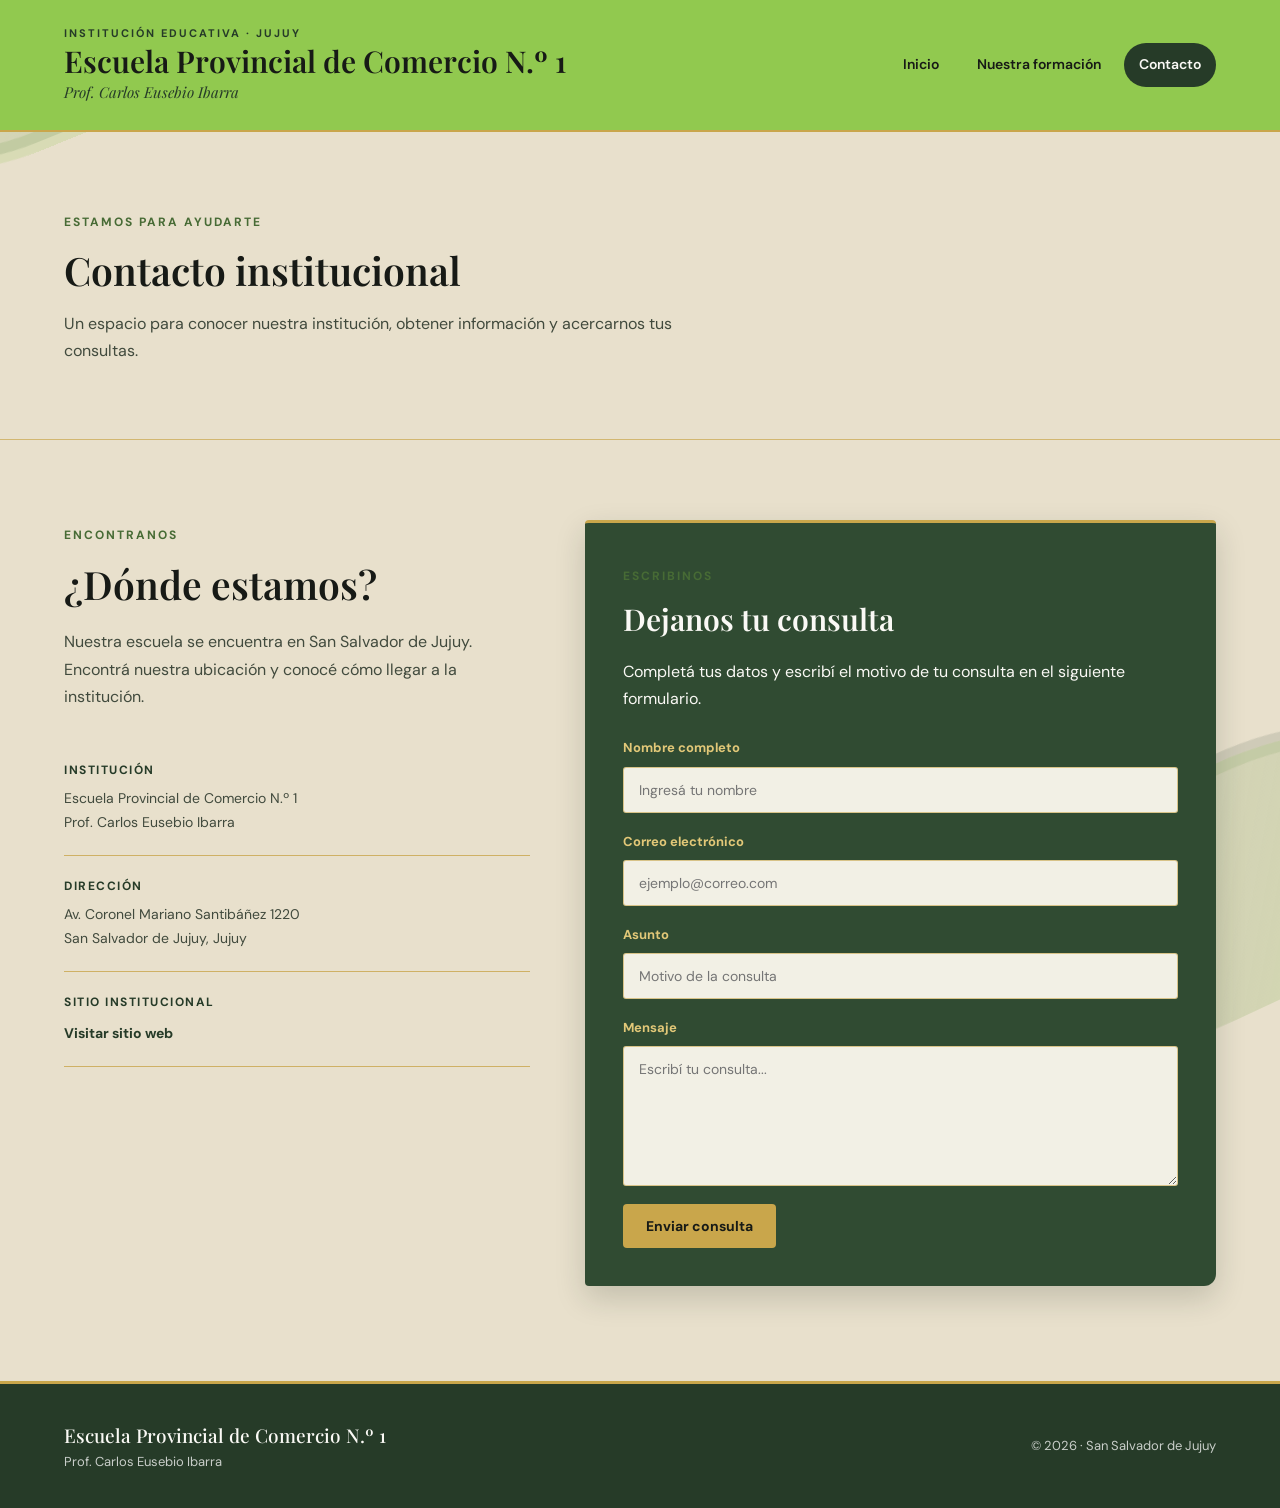
==== commit faa77f4e: "Actualizar textos de la página de contacto" ====
--- a/contacto.html
+++ b/contacto.html
@@ -40,7 +40,7 @@
                 <h2>Contacto institucional</h2>
                 <p>
                     Un espacio para conocer nuestra institución,
-                    obtener información y realizar consultas.
+                    obtener información y acercarnos tus consultas.
                 </p>
             </div>
         </section>
@@ -50,12 +50,12 @@
 
             <div class="contacto-informacion">
                 <span class="subtitulo">Encontranos</span>
-                <h2>Información de la escuela</h2>
+                <h2>¿Dónde estamos?</h2>
 
                 <p>
-                    La Escuela Provincial de Comercio N.º 1
-                    está ubicada en San Salvador de Jujuy.
-                    Consultá su dirección para conocer cómo llegar.
+                    Nuestra escuela se encuentra en San Salvador
+                    de Jujuy. Encontrá nuestra ubicación y conocé
+                    cómo llegar a la institución.
                 </p>
 
                 <div class="dato-contacto">
@@ -79,7 +79,12 @@
 
             <div class="contacto-formulario">
                 <span class="subtitulo">Escribinos</span>
-                <h2>Formulario de consulta</h2>
+                <h2>Dejanos tu consulta</h2>
+
+                <p>
+                    Completá tus datos y escribí el motivo
+                    de tu consulta en el siguiente formulario.
+                </p>
 
                 <form id="formularioContacto">
 
